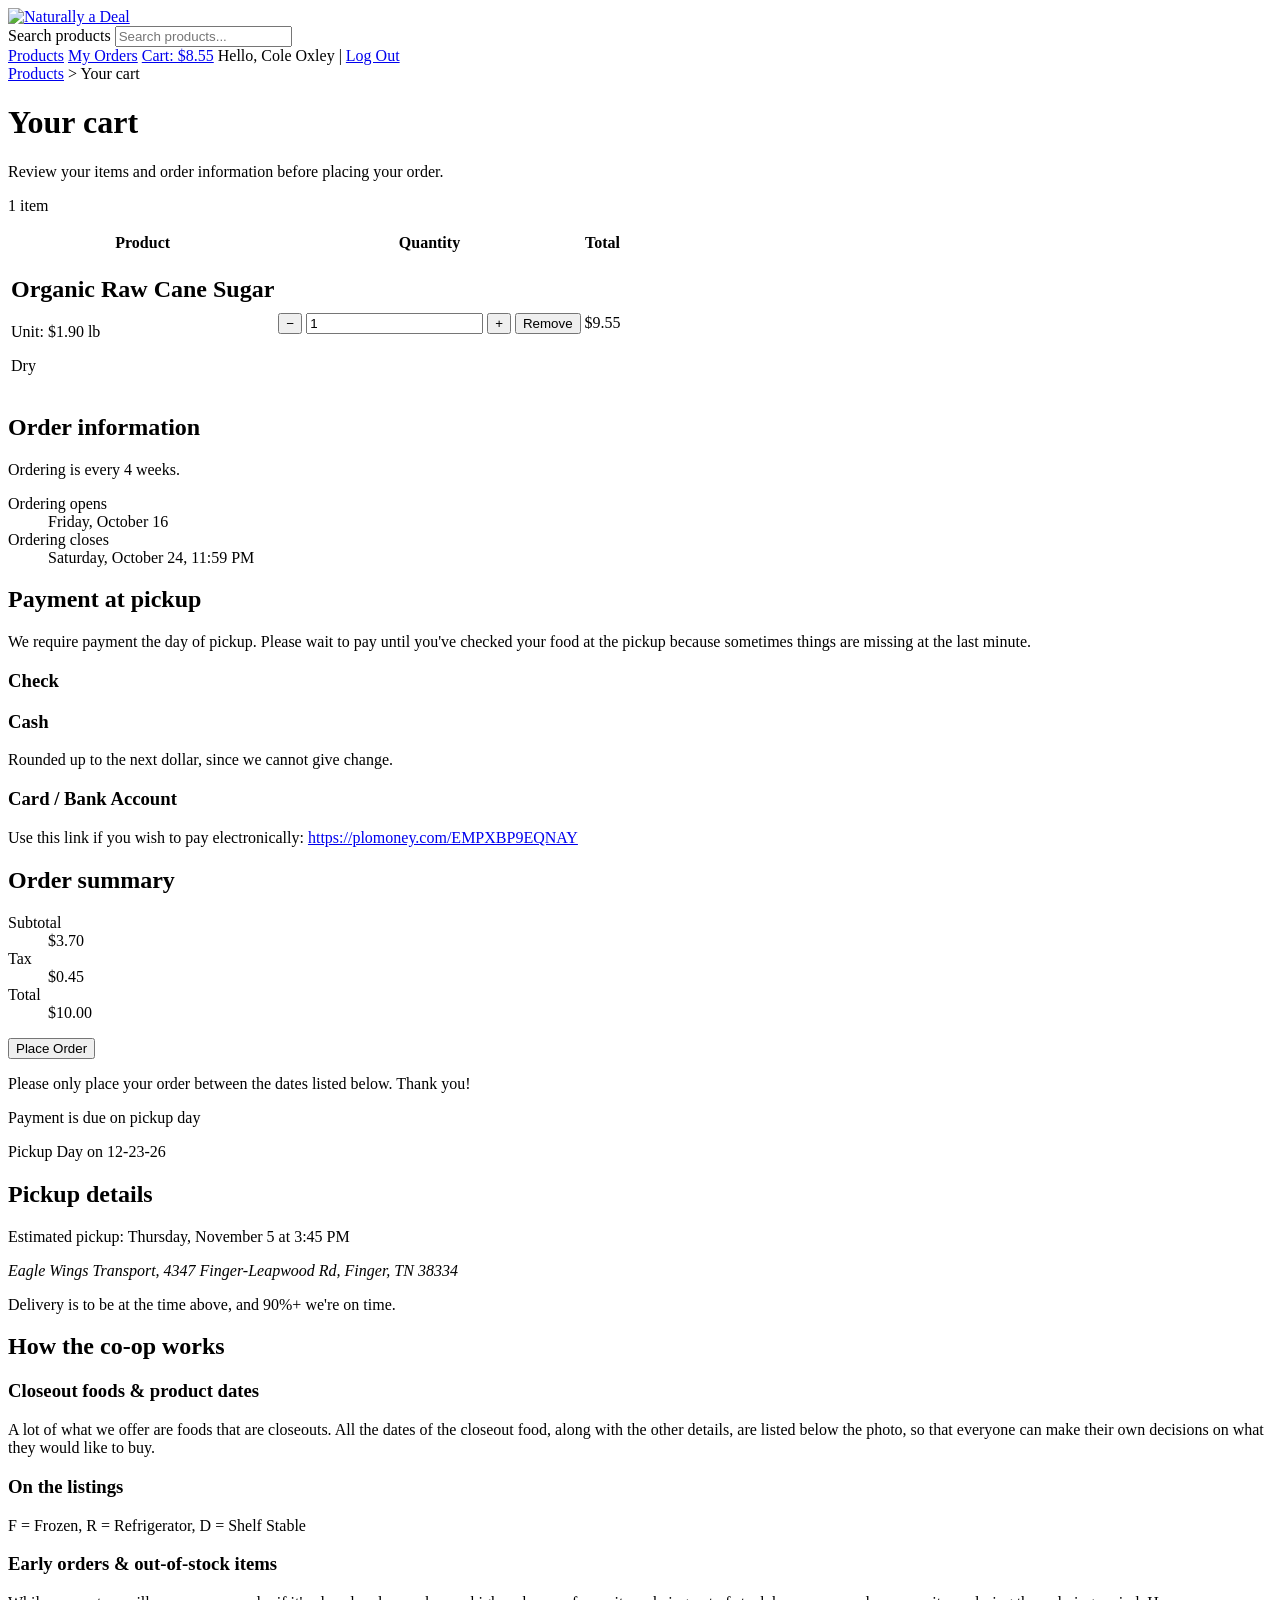
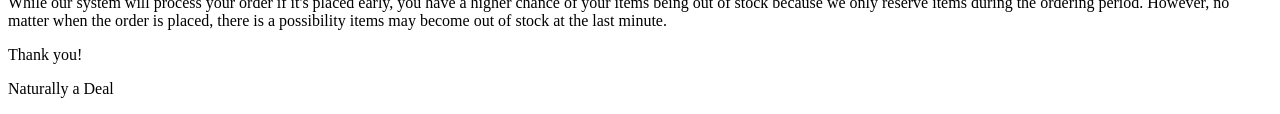
==== cart.html @ 29a67fb8 "Final Html Product Pasted from personal file for the html of the project" ====
<!DOCTYPE html>
<html lang="en">
<head>
  <meta charset="UTF-8">
  <meta name="viewport" content="width=device-width, initial-scale=1.0">
  <title>Your Cart | Naturally a Deal</title>
</head>
<body>

  <header>
    <a href="index.html"><img src="images/logo.png" alt="Naturally a Deal"></a>

    <form role="search">
      <label for="product-search">Search products</label>
      <input type="search" id="product-search" name="q" placeholder="Search products...">
    </form>

    <nav aria-label="Main">
      <a href="products.html">Products</a>
      <a href="orders.html">My Orders</a>
      <a href="cart.html">Cart: $8.55</a>
      <span>Hello, Cole Oxley | <a href="logout.html">Log Out</a></span>
    </nav>
  </header>

  <main>

    <nav aria-label="Breadcrumb">
      <a href="products.html">Products</a> &gt; <span aria-current="page">Your cart</span>
    </nav>

    <h1>Your cart</h1>
    <p>Review your items and order information before placing your order.</p>
    <p>1 item</p>

    <section aria-label="Cart items">
      <table>
        <thead>
          <tr>
            <th scope="col">Product</th>
            <th scope="col">Quantity</th>
            <th scope="col">Total</th>
          </tr>
        </thead>
        <tbody>
          <tr>
            <td>
              <h2>Organic Raw Cane Sugar</h2>
              <p>Unit: $1.90 lb</p>
              <p>Dry</p>
            </td>
            <td>
              <button type="button" aria-label="Decrease quantity">−</button>
              <input type="number" value="1" min="1" aria-label="Quantity">
              <button type="button" aria-label="Increase quantity">+</button>
              <button type="button">Remove</button>
            </td>
            <td>$9.55</td>
          </tr>
        </tbody>
      </table>
    </section>

    <section aria-labelledby="order-info-heading">
      <h2 id="order-info-heading">Order information</h2>
      <p>Ordering is every 4 weeks.</p>
      <dl>
        <dt>Ordering opens</dt>
        <dd>Friday, October 16</dd>
        <dt>Ordering closes</dt>
        <dd>Saturday, October 24, 11:59 PM</dd>
      </dl>
    </section>

    <aside aria-labelledby="payment-heading">
      <h2 id="payment-heading">Payment at pickup</h2>
      <p>We require payment the day of pickup. Please wait to pay until you've checked your food at the pickup because sometimes things are missing at the last minute.</p>

      <h3>Check</h3>

      <h3>Cash</h3>
      <p>Rounded up to the next dollar, since we cannot give change.</p>

      <h3>Card / Bank Account</h3>
      <p>Use this link if you wish to pay electronically: <a href="https://plomoney.com/EMPXBP9EQNAY">https://plomoney.com/EMPXBP9EQNAY</a></p>
    </aside>

    <section aria-labelledby="summary-heading">
      <h2 id="summary-heading">Order summary</h2>
      <dl>
        <dt>Subtotal</dt>
        <dd>$3.70</dd>
        <dt>Tax</dt>
        <dd>$0.45</dd>
        <dt>Total</dt>
        <dd>$10.00</dd>
      </dl>
      <button type="button">Place Order</button>
      <p>Please only place your order between the dates listed below. Thank you!</p>
      <p>Payment is due on pickup day</p>
      <p>Pickup Day on 12-23-26</p>
    </section>

    <section aria-labelledby="pickup-heading">
      <h2 id="pickup-heading">Pickup details</h2>
      <p>Estimated pickup: Thursday, November 5 at 3:45 PM</p>
      <address>Eagle Wings Transport, 4347 Finger-Leapwood Rd, Finger, TN 38334</address>
      <p>Delivery is to be at the time above, and 90%+ we're on time.</p>
    </section>

    <section aria-labelledby="coop-heading">
      <h2 id="coop-heading">How the co-op works</h2>

      <h3>Closeout foods &amp; product dates</h3>
      <p>A lot of what we offer are foods that are closeouts. All the dates of the closeout food, along with the other details, are listed below the photo, so that everyone can make their own decisions on what they would like to buy.</p>

      <h3>On the listings</h3>
      <p>F = Frozen, R = Refrigerator, D = Shelf Stable</p>

      <h3>Early orders &amp; out-of-stock items</h3>
      <p>While our system will process your order if it's placed early, you have a higher chance of your items being out of stock because we only reserve items during the ordering period. However, no matter when the order is placed, there is a possibility items may become out of stock at the last minute.</p>
    </section>

  </main>

  <footer>
    <p>Thank you!</p>
    <p>Naturally a Deal</p>
  </footer>

</body>
</html>
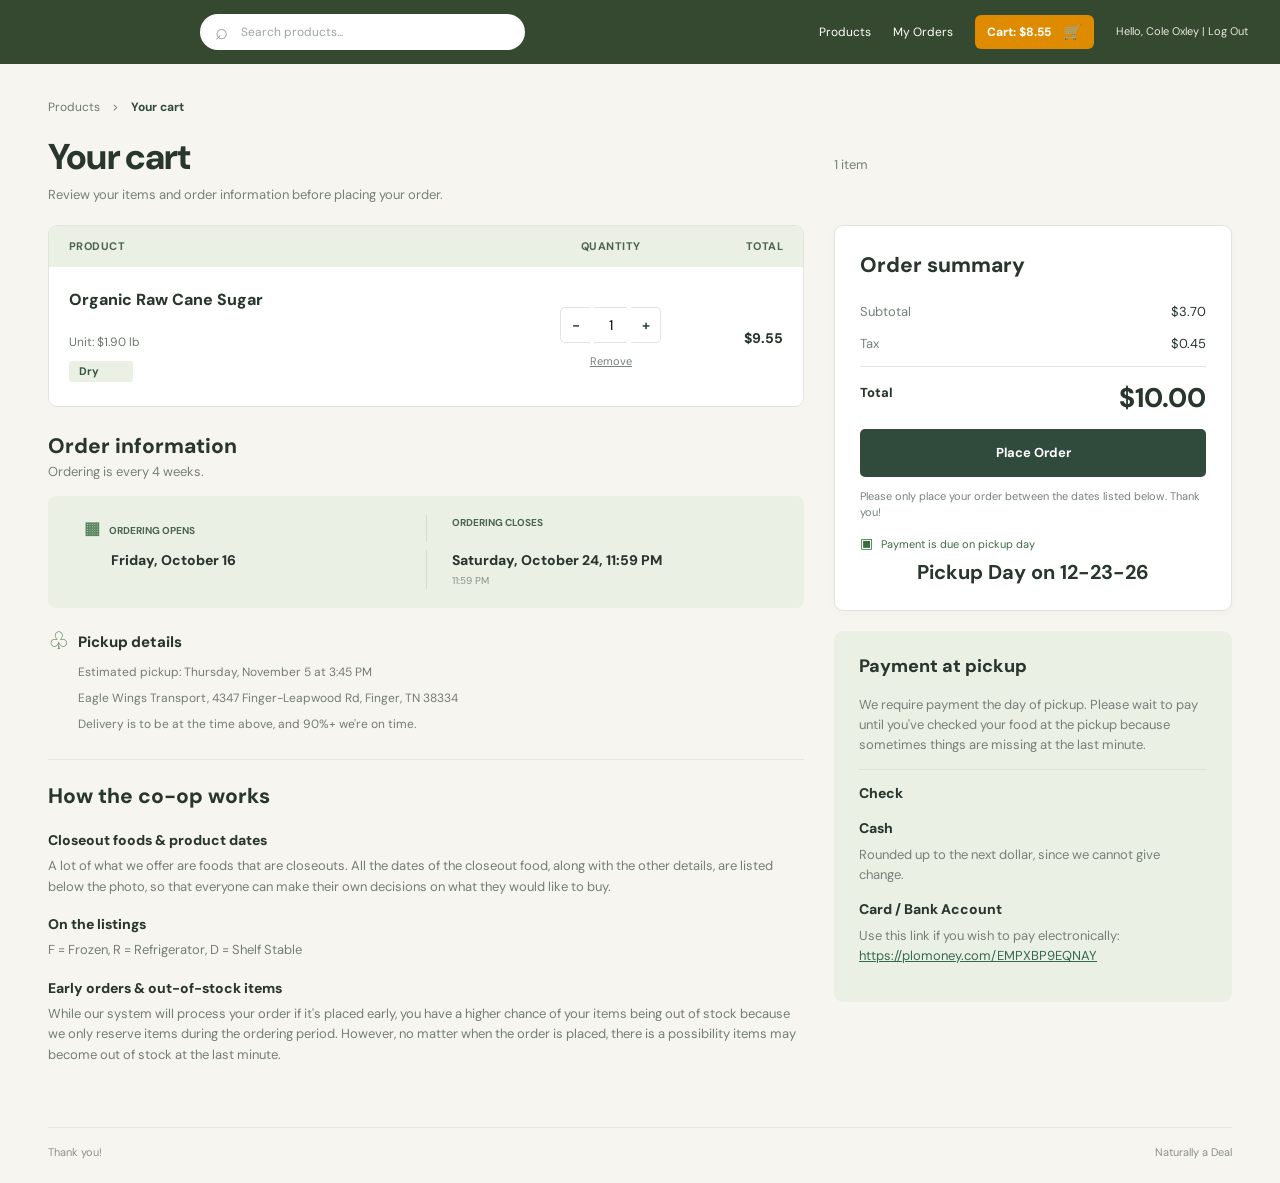
==== commit 126a7db6: "Cart.css finished" ====
--- a/cart.html
+++ b/cart.html
@@ -4,6 +4,7 @@
   <meta charset="UTF-8">
   <meta name="viewport" content="width=device-width, initial-scale=1.0">
   <title>Your Cart | Naturally a Deal</title>
+  <link rel="stylesheet" href="cart.css">
 </head>
 <body>
 
@@ -19,7 +20,7 @@
       <a href="products.html">Products</a>
       <a href="orders.html">My Orders</a>
       <a href="cart.html">Cart: $8.55</a>
-      <span>Hello, Cole Oxley | <a href="logout.html">Log Out</a></span>
+      <span>Hello, Cole Oxley | <a href="signup.html">Log Out</a></span>
     </nav>
   </header>
 
--- a/cart.css
+++ b/cart.css
@@ -0,0 +1,710 @@
+@import url("https://fonts.googleapis.com/css2?family=DM+Sans:wght@400;500;600;700;800&display=swap");
+
+   :root {
+     --cart-green: #344930;
+     --cart-green-deep: #304a3c;
+     --cart-text: #28362d;
+     --cart-muted: #758078;
+     --cart-cream: #f7f5f0;
+     --cart-sage: #ebf0e5;
+     --cart-border: #e0e4dd;
+     --cart-orange: #de8b00;
+   }
+   
+   *, *::before, *::after { box-sizing: border-box; }
+   
+   html { scroll-behavior: smooth; }
+   
+   body {
+     margin: 0;
+     color: var(--cart-text);
+     background: var(--cart-cream);
+     font-family: "DM Sans", Arial, sans-serif;
+     font-size: 14px;
+     line-height: 1.55;
+   }
+   
+   a { color: inherit; text-decoration: none; }
+   button, input { font: inherit; }
+   button { cursor: pointer; }
+   
+   /* Header ---------------------------------------------------- */
+   
+   body > header {
+     min-height: 64px;
+     display: flex;
+     align-items: center;
+     gap: 28px;
+     padding: 8px max(32px, calc((100vw - 1360px) / 2));
+     background: var(--cart-green);
+     color: #fff;
+   }
+   
+   header > a {
+     flex: 0 0 140px;
+     height: 46px;
+     display: block;
+     background: url("https://naturallyadeal.com/wp-content/uploads/2025/04/Naturally-a-Deal-logo-white.webp")
+                 left center / contain no-repeat;
+   }
+   
+  
+   header > a > img {
+     display: block;
+     width: 1px;
+     height: 1px;
+     opacity: 0;
+   }
+   
+   header > form {
+     position: relative;
+     flex: 0 1 325px;
+     min-width: 150px;
+     margin-right: auto;
+   }
+   
+   header form label {
+     position: absolute;
+     width: 1px; height: 1px;
+     padding: 0; margin: -1px;
+     overflow: hidden;
+     clip: rect(0, 0, 0, 0);
+     white-space: nowrap;
+     border: 0;
+   }
+   
+   header form::before {
+     content: "⌕";
+     position: absolute;
+     z-index: 1;
+     top: 49%;
+     left: 15px;
+     transform: translateY(-50%);
+     font-size: 22px;
+     line-height: 1;
+     color: #9aa49e;
+     pointer-events: none;
+   }
+   
+   header input[type="search"] {
+     width: 100%;
+     height: 36px;
+     padding: 0 16px 0 41px;
+     border: 0;
+     border-radius: 999px;
+     background: #fff;
+     color: var(--cart-text);
+     outline-offset: 3px;
+     font-size: 12px;
+   }
+   
+   header input[type="search"]::placeholder { color: #9ba6a0; }
+   
+   header nav[aria-label="Main"] {
+     display: flex;
+     align-items: center;
+     gap: 22px;
+     white-space: nowrap;
+     font-size: 12px;
+   }
+   
+   header nav a:hover { text-decoration: underline; }
+   
+   header nav > a:nth-of-type(3) {
+     position: relative;
+     display: inline-flex;
+     align-items: center;
+     gap: 12px;
+     padding: 8px 12px;
+     border-radius: 6px;
+     background: var(--cart-orange);
+     color: #fff;
+     font-weight: 800;
+   }
+   
+   header nav > a:nth-of-type(3)::after {
+     content: "🛒";
+     font-size: 15px;
+     line-height: 1;
+   }
+   header nav > a:nth-of-type(3):hover {
+     text-decoration: none;
+     filter: brightness(1.07);
+   }
+   
+   header nav span { color: #e5ebe0; font-size: 11px; }
+   header nav span a:hover { text-decoration: underline; }
+   
+   
+   body > main {
+     width: min(100% - 96px, 1340px);
+     margin: 0 auto;
+     padding: 34px 0 42px;
+     display: grid;
+     grid-template-columns: minmax(0, 1.9fr) minmax(275px, 1fr);
+     column-gap: 30px;
+     row-gap: 20px;
+     align-items: start;
+   }
+   
+   main > nav[aria-label="Breadcrumb"] { grid-column: 1 / -1; grid-row: 1; }
+   main > h1                         { grid-column: 1; grid-row: 2; }
+   main > p:nth-of-type(1)           { grid-column: 1; grid-row: 3; }
+   main > p:nth-of-type(2)           { grid-column: 2; grid-row: 2; align-self: end; justify-self: start; }
+   main > section[aria-label="Cart items"]       { grid-column: 1; grid-row: 4; }
+   main > section[aria-labelledby="order-info-heading"] { grid-column: 1; grid-row: 5; }
+   main > section[aria-labelledby="pickup-heading"]     { grid-column: 1; grid-row: 6; }
+   main > section[aria-labelledby="coop-heading"]       { grid-column: 1; grid-row: 7; }
+   main > section[aria-labelledby="summary-heading"]    { grid-column: 2; grid-row: 4 / span 2; }
+   main > aside[aria-labelledby="payment-heading"]      { grid-column: 2; grid-row: 6 / span 2; }
+   
+   main > nav[aria-label="Breadcrumb"] {
+     display: flex;
+     align-items: center;
+     gap: 12px;
+     color: #6e7a71;
+     font-size: 12px;
+   }
+   
+   main > nav[aria-label="Breadcrumb"] a:hover { text-decoration: underline; }
+   main > nav[aria-label="Breadcrumb"] span { color: #304a3c; font-weight: 700; }
+   
+   main > h1 {
+     margin: 0;
+     font-size: clamp(26px, 2.8vw, 38px);
+     line-height: 1.1;
+     font-weight: 800;
+     letter-spacing: -0.8px;
+   }
+   
+   main > p:nth-of-type(1),
+   main > p:nth-of-type(2) {
+     margin: -11px 0 0;
+     color: var(--cart-muted);
+     font-size: 13px;
+   }
+   
+   main > p:nth-of-type(2) { margin: 0 0 1px; }
+   
+   main h2 { margin: 0; font-size: 21px; font-weight: 800; }
+   main h3 { margin: 0; font-size: 14px; font-weight: 800; }
+   main section > p,
+   main aside > p { color: var(--cart-muted); }
+
+   
+   section[aria-label="Cart items"] {
+     overflow: hidden;
+     border: 1px solid var(--cart-border);
+     border-radius: 9px;
+     background: white;
+   }
+   
+   section[aria-label="Cart items"] table {
+     width: 100%;
+     border-collapse: collapse;
+     table-layout: fixed;
+   }
+   
+   section[aria-label="Cart items"] thead {
+     background: var(--cart-sage);
+   }
+   
+   section[aria-label="Cart items"] th {
+     padding: 12px 20px;
+     text-transform: uppercase;
+     text-align: left;
+     color: #4e6252;
+     font-size: 11px;
+     font-weight: 700;
+     letter-spacing: 0.04em;
+   }
+   
+   section[aria-label="Cart items"] th:first-child { width: 63%; }
+   section[aria-label="Cart items"] th:nth-child(2) { width: 23%; text-align: center; }
+   section[aria-label="Cart items"] th:last-child { width: 14%; text-align: right; }
+   
+   section[aria-label="Cart items"] td {
+     padding: 21px 20px 16px;
+     vertical-align: middle;
+     font-size: 14px;
+   }
+   
+   section[aria-label="Cart items"] td:first-child { vertical-align: top; }
+   section[aria-label="Cart items"] td:last-child {
+     text-align: right;
+     white-space: nowrap;
+     font-weight: 800;
+   }
+   
+   section[aria-label="Cart items"] h2 {
+     margin: 0 0 20px;
+     font-size: 16px;
+     font-weight: 800;
+   }
+   
+   section[aria-label="Cart items"] td:first-child p {
+     margin: 0 0 8px;
+     color: #6e786e;
+     font-size: 12px;
+   }
+   
+   section[aria-label="Cart items"] td:first-child p:last-child {
+     display: inline-block;
+     min-width: 64px;
+     padding: 2px 10px;
+     border-radius: 3px;
+     background: var(--cart-sage);
+     color: #355640;
+     font-size: 11px;
+     font-weight: 700;
+   }
+   
+   section[aria-label="Cart items"] td:nth-child(2) { text-align: center; }
+   
+   section[aria-label="Cart items"] td:nth-child(2) button:not(:last-child) {
+     display: inline-block;
+     width: 30px;
+     height: 36px;
+     padding: 0;
+     vertical-align: middle;
+     background: #fff;
+     border: 1px solid var(--cart-border);
+     color: #304a3c;
+     font-weight: 700;
+   }
+   
+   section[aria-label="Cart items"] td:nth-child(2) button:first-child {
+     border-right: 0;
+     border-radius: 5px 0 0 5px;
+   }
+   
+   section[aria-label="Cart items"] input[type="number"] {
+     display: inline-block;
+     width: 33px;
+     height: 36px;
+     padding: 0;
+     vertical-align: middle;
+     border: 1px solid var(--cart-border);
+     border-left: 0;
+     border-right: 0;
+     border-radius: 0;
+     background: #fff;
+     text-align: center;
+     appearance: textfield;
+     -moz-appearance: textfield;
+   }
+   
+   section[aria-label="Cart items"] input::-webkit-outer-spin-button,
+   section[aria-label="Cart items"] input::-webkit-inner-spin-button {
+     -webkit-appearance: none;
+     margin: 0;
+   }
+   
+   section[aria-label="Cart items"] td:nth-child(2) button:nth-of-type(2) {
+     border-left: 0;
+     border-radius: 0 5px 5px 0;
+   }
+   
+   section[aria-label="Cart items"] td:nth-child(2) button:last-child {
+     display: block;
+     margin: 10px auto 0;
+     padding: 0;
+     background: none;
+     border: 0;
+     color: #79827c;
+     font-size: 11px;
+     text-decoration: underline;
+   }
+   
+   section[aria-label="Cart items"] td:nth-child(2) button:hover {
+     color: #1d5030;
+   }
+   
+   /* Order information ---------------------------------------- */
+   
+   section[aria-labelledby="order-info-heading"] > p {
+     margin: 0 0 14px;
+     font-size: 13px;
+   }
+   
+   section[aria-labelledby="order-info-heading"] dl {
+     display: grid;
+     grid-template-columns: 1fr 1fr;
+     gap: 0;
+     margin: 0;
+     padding: 19px 24px;
+     background: var(--cart-sage);
+     border-radius: 8px;
+   }
+   
+   /* Put labels above their corresponding dates. */
+   section[aria-labelledby="order-info-heading"] dt:nth-of-type(1) { grid-column: 1; grid-row: 1; }
+   section[aria-labelledby="order-info-heading"] dd:nth-of-type(1) { grid-column: 1; grid-row: 2; }
+   section[aria-labelledby="order-info-heading"] dt:nth-of-type(2) { grid-column: 2; grid-row: 1; }
+   section[aria-labelledby="order-info-heading"] dd:nth-of-type(2) { grid-column: 2; grid-row: 2; }
+   
+   section[aria-labelledby="order-info-heading"] dt {
+     padding-left: 12px;
+     text-transform: uppercase;
+     font-size: 10px;
+     color: #4c6551;
+     font-weight: 700;
+   }
+   
+   section[aria-labelledby="order-info-heading"] dt:first-of-type::before {
+     content: "▦";
+     margin-right: 9px;
+     color: #5a8662;
+     font-size: 17px;
+   }
+   
+   section[aria-labelledby="order-info-heading"] dd {
+     margin: 8px 0 0;
+     padding-left: 12px;
+     font-size: 14px;
+     font-weight: 800;
+   }
+   
+   section[aria-labelledby="order-info-heading"] dd:first-of-type {
+     padding-left: 39px;
+   }
+   
+   section[aria-labelledby="order-info-heading"] dt:nth-of-type(2),
+   section[aria-labelledby="order-info-heading"] dd:nth-of-type(2) {
+     border-left: 1px solid #d6ded3;
+     padding-left: 25px;
+   }
+   
+   section[aria-labelledby="order-info-heading"] dd:nth-of-type(2)::after {
+     content: "11:59 PM";
+     display: block;
+     padding-top: 2px;
+     color: #879287;
+     font-size: 10px;
+     font-weight: 400;
+   }
+   
+   /* Summary card --------------------------------------------- */
+   
+   section[aria-labelledby="summary-heading"] {
+     padding: 23px 25px;
+     background: white;
+     border: 1px solid var(--cart-border);
+     border-radius: 9px;
+     box-shadow: 0 2px 8px #304a3c07;
+   }
+   
+   section[aria-labelledby="summary-heading"] h2 { margin-bottom: 20px; }
+   
+   section[aria-labelledby="summary-heading"] dl {
+     display: grid;
+     grid-template-columns: 1fr auto;
+     row-gap: 12px;
+     margin: 0 0 16px;
+   }
+   
+   section[aria-labelledby="summary-heading"] dt {
+     grid-column: 1;
+     font-size: 13px;
+     color: var(--cart-muted);
+   }
+   
+   section[aria-labelledby="summary-heading"] dd {
+     grid-column: 2;
+     margin: 0;
+     text-align: right;
+     font-size: 13px;
+   }
+   
+   section[aria-labelledby="summary-heading"] dt:nth-of-type(1),
+   section[aria-labelledby="summary-heading"] dd:nth-of-type(1) { grid-row: 1; }
+   section[aria-labelledby="summary-heading"] dt:nth-of-type(2),
+   section[aria-labelledby="summary-heading"] dd:nth-of-type(2) { grid-row: 2; }
+   
+   section[aria-labelledby="summary-heading"] dt:last-of-type,
+   section[aria-labelledby="summary-heading"] dd:last-of-type {
+     grid-row: 3;
+     border-top: 1px solid var(--cart-border);
+     padding-top: 16px;
+     color: var(--cart-text);
+     font-weight: 800;
+   }
+   
+   section[aria-labelledby="summary-heading"] dd:last-of-type {
+     font-size: 27px;
+     line-height: 1.1;
+   }
+   
+   section[aria-labelledby="summary-heading"] button {
+     display: block;
+     width: 100%;
+     padding: 14px 18px;
+     border: 0;
+     border-radius: 5px;
+     background: var(--cart-green-deep);
+     color: white;
+     font-size: 13px;
+     font-weight: 700;
+   }
+   
+   section[aria-labelledby="summary-heading"] button:hover { background: #3b6650; }
+   
+   section[aria-labelledby="summary-heading"] > p {
+     margin: 12px 0 0;
+     color: #78827c;
+     font-size: 11px;
+     line-height: 1.45;
+   }
+   
+   section[aria-labelledby="summary-heading"] > p:nth-of-type(2) {
+     color: #3b6c42;
+   }
+   
+   section[aria-labelledby="summary-heading"] > p:nth-of-type(2)::before {
+     content: "▣";
+     margin-right: 8px;
+     font-size: 14px;
+   }
+   
+   section[aria-labelledby="summary-heading"] > p:nth-of-type(3) {
+     margin-top: 5px;
+     color: var(--cart-text);
+     font-weight: 700;
+     font-size: 20px;
+     text-align: center;
+   }
+   
+   /* Pickup details + co-op description ------------------------ */
+   
+   section[aria-labelledby="pickup-heading"] {
+     position: relative;
+     padding: 0 0 18px 30px;
+     border-bottom: 1px solid #e5e6df;
+   }
+   
+   section[aria-labelledby="pickup-heading"]::before {
+     content: "♧";
+     position: absolute;
+     left: 0;
+     top: -2px;
+     color: #547e58;
+     font-size: 24px;
+     line-height: 1;
+   }
+   
+   section[aria-labelledby="pickup-heading"] h2 {
+     font-size: 15px;
+     margin: 0 0 9px;
+   }
+   
+   section[aria-labelledby="pickup-heading"] p,
+   section[aria-labelledby="pickup-heading"] address {
+     margin: 0 0 8px;
+     color: #727c74;
+     font-size: 12px;
+     line-height: 1.5;
+   }
+   
+   section[aria-labelledby="pickup-heading"] address { font-style: normal; }
+   
+   section[aria-labelledby="coop-heading"] {
+     padding-bottom: 10px;
+   }
+   
+   section[aria-labelledby="coop-heading"] h2 { margin-bottom: 15px; }
+   
+   section[aria-labelledby="coop-heading"] h3 {
+     margin: 17px 0 5px;
+   }
+   
+   section[aria-labelledby="coop-heading"] p {
+     margin: 0 0 10px;
+     color: #737e74;
+     font-size: 13px;
+     line-height: 1.55;
+   }
+   
+   /* Payment information is in an <aside> before the summary in
+      the HTML, so grid-placement puts it visually below the card. */
+   
+   main > aside[aria-labelledby="payment-heading"] {
+     margin-top: 0;
+     padding: 22px 25px;
+     border-radius: 9px;
+     background: var(--cart-sage);
+   }
+   
+   aside[aria-labelledby="payment-heading"] h2 { margin: 0 0 14px; font-size: 18px; }
+   aside[aria-labelledby="payment-heading"] > p { margin: 0 0 14px; font-size: 13px; line-height: 1.55; }
+   aside[aria-labelledby="payment-heading"] h3 { margin: 13px 0 5px; }
+   aside[aria-labelledby="payment-heading"] h3:first-of-type {
+     padding-top: 13px;
+     border-top: 1px solid #dbe3d8;
+   }
+   aside[aria-labelledby="payment-heading"] a {
+     color: #36694f;
+     text-decoration: underline;
+     overflow-wrap: anywhere;
+   }
+   aside[aria-labelledby="payment-heading"] a:hover { color: #254732; }
+   
+   /* Footer ---------------------------------------------------- */
+   
+   body > footer {
+     display: flex;
+     justify-content: space-between;
+     gap: 18px;
+     width: min(100% - 96px, 1340px);
+     margin: 0 auto;
+     padding: 16px 0 22px;
+     border-top: 1px solid #e7e6e0;
+     color: #8b928c;
+     font-size: 11px;
+   }
+   
+   body > footer p { margin: 0; }
+   
+   /* Responsive ------------------------------------------------ */
+   
+   @media (min-width: 900px) {
+     /* Keep the payment box slightly below the order summary's end. */
+     main > aside[aria-labelledby="payment-heading"] {
+       margin-top: 0;
+     }
+   }
+   
+   @media (max-width: 900px) {
+     body > header { padding-inline: 20px; gap: 18px; }
+     header > a { flex-basis: 95px; height: 34px; }
+     header nav[aria-label="Main"] { gap: 13px; font-size: 11px; }
+     header nav span { font-size: 10px; }
+   
+     body > main { width: calc(100% - 60px); column-gap: 22px; }
+     body > footer { width: calc(100% - 60px); }
+     section[aria-label="Cart items"] td { padding-inline: 11px; }
+     section[aria-label="Cart items"] th { padding-inline: 11px; }
+     main > aside[aria-labelledby="payment-heading"] { padding: 19px; }
+     section[aria-labelledby="summary-heading"] { padding: 19px; }
+   }
+   
+   @media (max-width: 690px) {
+     body > header { flex-wrap: wrap; }
+     header > form { order: 3; flex: 1 1 100%; min-width: 0; margin: 0; }
+     header nav[aria-label="Main"] { margin-left: auto; flex-wrap: wrap; justify-content: flex-end; }
+     header nav span { display: none; }
+   
+     body > main { display: flex; flex-direction: column; align-items: stretch; padding-top: 23px; row-gap: 18px; }
+     body > main > * { min-width: 0; }
+     main > h1 { order: 1; }
+     main > nav[aria-label="Breadcrumb"] { order: 0; }
+     main > p:nth-of-type(1) { order: 2; margin: -10px 0 0; }
+     main > p:nth-of-type(2) { order: 3; }
+     section[aria-label="Cart items"] { order: 4; }
+     section[aria-labelledby="order-info-heading"] { order: 5; }
+     section[aria-labelledby="summary-heading"] { order: 6; }
+     main > aside[aria-labelledby="payment-heading"] { order: 7; }
+     section[aria-labelledby="pickup-heading"] { order: 8; }
+     section[aria-labelledby="coop-heading"] { order: 9; }
+     body > footer { margin-top: 5px; }
+   }
+   
+   @media (max-width: 430px) {
+     body > main, body > footer { width: calc(100% - 30px); }
+     body > header { padding: 10px 15px; }
+     header nav[aria-label="Main"] { gap: 9px; }
+     section[aria-label="Cart items"] th { font-size: 9px; padding: 9px 5px; }
+     section[aria-label="Cart items"] td { padding: 15px 5px; font-size: 12px; }
+     section[aria-label="Cart items"] h2 { font-size: 13px; }
+     section[aria-label="Cart items"] td:nth-child(2) button:not(:last-child) { width: 22px; }
+     section[aria-label="Cart items"] input[type="number"] { width: 25px; }
+     section[aria-labelledby="order-info-heading"] dl { padding: 14px 8px; }
+     section[aria-labelledby="order-info-heading"] dd { font-size: 12px; }
+   }
+   
+   /* Screenshot-sized desktop layout: the reference cart is a
+      deliberately dense design at 880px wide. */
+   @media (min-width: 691px) and (max-width: 900px) {
+     body { font-size: 11px; line-height: 1.42; }
+     body > header { min-height: 44px; padding: 4px 22px; gap: 16px; }
+     header > a { flex-basis: 91px; height: 33px; }
+     header > form { flex: 0 1 200px; }
+     header input[type="search"] { height: 24px; padding-left: 30px; font-size: 9px; }
+     header form::before { left: 11px; font-size: 15px; }
+     header nav[aria-label="Main"] { gap: 18px; font-size: 9px; }
+     header nav > a:nth-of-type(3) { padding: 5px 8px; gap: 7px; border-radius: 4px; }
+     header nav > a:nth-of-type(3)::after { font-size: 11px; }
+     header nav span { font-size: 8px; }
+   
+     body > main {
+       width: calc(100% - 96px);
+       padding: 28px 0 26px;
+       grid-template-columns: minmax(0, 1.9fr) minmax(230px, 1fr);
+       column-gap: 20px;
+       row-gap: 13px;
+     }
+     main > nav[aria-label="Breadcrumb"] { font-size: 9px; gap: 11px; }
+     main > h1 { font-size: 24px; }
+     main > p:nth-of-type(1), main > p:nth-of-type(2) { font-size: 10px; margin-top: -9px; }
+     main h2 { font-size: 15px; }
+     main h3 { font-size: 10px; }
+   
+     section[aria-label="Cart items"] { border-radius: 6px; }
+     section[aria-label="Cart items"] th { font-size: 8px; padding: 8px 15px; }
+     section[aria-label="Cart items"] td { padding: 13px 15px 8px; font-size: 11px; }
+     section[aria-label="Cart items"] h2 { font-size: 12px; margin-bottom: 22px; }
+     section[aria-label="Cart items"] td:first-child p { margin-bottom: 5px; font-size: 9px; }
+     section[aria-label="Cart items"] td:first-child p:last-child { font-size: 8px; min-width: 42px; padding: 1px 6px; }
+     section[aria-label="Cart items"] td:nth-child(2) button:not(:last-child) { height: 25px; width: 24px; font-size: 11px; }
+     section[aria-label="Cart items"] input[type="number"] { height: 25px; width: 25px; font-size: 10px; }
+     section[aria-label="Cart items"] td:nth-child(2) button:last-child { margin-top: 7px; font-size: 8px; }
+   
+     section[aria-labelledby="order-info-heading"] > p { margin-bottom: 9px; font-size: 10px; }
+     section[aria-labelledby="order-info-heading"] dl { padding: 12px 15px; border-radius: 6px; }
+     section[aria-labelledby="order-info-heading"] dt { font-size: 8px; }
+     section[aria-labelledby="order-info-heading"] dd { margin-top: 4px; font-size: 11px; }
+     section[aria-labelledby="order-info-heading"] dd:nth-of-type(2)::after { font-size: 8px; }
+     section[aria-labelledby="order-info-heading"] dt:first-of-type::before { font-size: 13px; }
+   
+     section[aria-labelledby="summary-heading"] { padding: 16px 17px; border-radius: 7px; }
+     section[aria-labelledby="summary-heading"] h2 { margin-bottom: 13px; font-size: 14px; }
+     section[aria-labelledby="summary-heading"] dl { row-gap: 10px; margin-bottom: 12px; }
+     section[aria-labelledby="summary-heading"] dt,
+     section[aria-labelledby="summary-heading"] dd { font-size: 9px; }
+     section[aria-labelledby="summary-heading"] dt:last-of-type,
+     section[aria-labelledby="summary-heading"] dd:last-of-type { padding-top: 10px; }
+     section[aria-labelledby="summary-heading"] dd:last-of-type { font-size: 21px; }
+     section[aria-labelledby="summary-heading"] button { padding: 10px; font-size: 10px; }
+     section[aria-labelledby="summary-heading"] > p { margin-top: 8px; font-size: 9px; }
+     section[aria-labelledby="summary-heading"] > p:nth-of-type(3) { font-size: 17px; margin-top: 2px; }
+   
+     section[aria-labelledby="pickup-heading"] { padding: 0 0 12px 20px; }
+     section[aria-labelledby="pickup-heading"]::before { font-size: 18px; }
+     section[aria-labelledby="pickup-heading"] h2 { font-size: 11px; margin-bottom: 6px; }
+     section[aria-labelledby="pickup-heading"] p,
+     section[aria-labelledby="pickup-heading"] address { font-size: 9px; margin-bottom: 5px; }
+     section[aria-labelledby="coop-heading"] h2 { margin-bottom: 9px; }
+     section[aria-labelledby="coop-heading"] h3 { margin: 11px 0 4px; font-size: 10px; }
+     section[aria-labelledby="coop-heading"] p { margin-bottom: 6px; font-size: 10px; }
+   
+     main > aside[aria-labelledby="payment-heading"] { padding: 16px 17px; border-radius: 7px; }
+     aside[aria-labelledby="payment-heading"] h2 { margin-bottom: 9px; font-size: 13px; }
+     aside[aria-labelledby="payment-heading"] > p { margin-bottom: 10px; font-size: 9px; }
+     aside[aria-labelledby="payment-heading"] h3 { margin: 8px 0 4px; font-size: 10px; }
+     aside[aria-labelledby="payment-heading"] h3:first-of-type { padding-top: 8px; }
+     body > footer { width: calc(100% - 96px); padding: 12px 0; font-size: 9px; }
+   }
+   
+   @media (min-width: 691px) and (max-width: 900px) {
+     /* Asymmetric outer gutters match the supplied 880px example. */
+     body > main, body > footer {
+       width: calc(100% - 78px);
+       margin-left: 48px;
+       margin-right: 30px;
+     }
+     section[aria-labelledby="summary-heading"] { padding-top: 14px; padding-bottom: 10px; }
+     section[aria-labelledby="summary-heading"] h2 { margin-bottom: 10px; }
+     section[aria-labelledby="summary-heading"] dl { row-gap: 8px; margin-bottom: 8px; }
+     section[aria-labelledby="summary-heading"] button { padding: 9px; }
+     section[aria-labelledby="summary-heading"] > p { margin-top: 5px; }
+   }
+   
